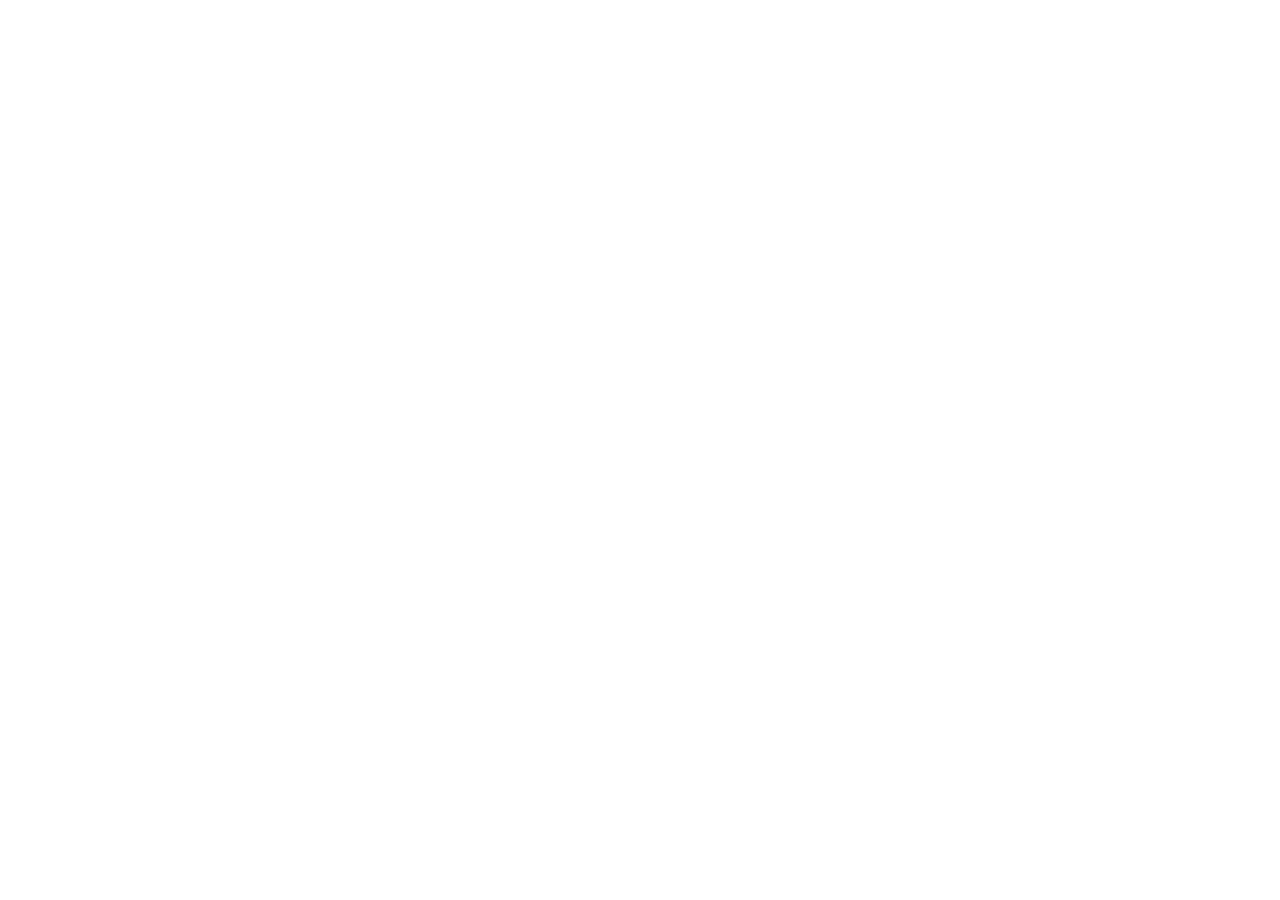
==== quiz.html @ 404c2b3a "Initial commit: RFA Skin Lab with Hydrating Toner image fix" ====
<!DOCTYPE html>
<html lang="en">
<head>
    <meta charset="UTF-8">
    <meta name="viewport" content="width=device-width, initial-scale=1.0, maximum-scale=1.0, user-scalable=no, viewport-fit=cover">
    <meta name="description" content="5-question clinical skin assessment to receive your personalized treatment protocol.">
    <meta name="theme-color" content="#F9F8F6">
    <title>Skin Quiz | RFA Skincare</title>
    
    <!-- Meta Pixel Code -->
    <script>
    !function(f,b,e,v,n,t,s)
    {if(f.fbq)return;n=f.fbq=function(){n.callMethod?
    n.callMethod.apply(n,arguments):n.queue.push(arguments)};
    if(!f._fbq)f._fbq=n;n.push=n;n.loaded=!0;n.version='2.0';
    n.queue=[];t=b.createElement(e);t.async=!0;
    t.src=v;s=b.getElementsByTagName(e)[0];
    s.parentNode.insertBefore(t,s)}(window, document,'script',
    'https://connect.facebook.net/en_US/fbevents.js');
    fbq('init', '297559342429509');
    fbq('track', 'PageView');
    </script>
    
    <!-- Google Analytics 4 -->
    <script async src="https://www.googletagmanager.com/gtag/js?id=G-4B69QWXC26"></script>
    <script>
      window.dataLayer = window.dataLayer || [];
      function gtag(){dataLayer.push(arguments);}
      gtag('js', new Date());
      gtag('config', 'G-4B69QWXC26');
    </script>
    
    <link rel="stylesheet" href="https://rfaskinlab.com/css/quiz-mobile.css">
    <link rel="preconnect" href="https://fonts.googleapis.com">
    <link rel="preconnect" href="https://fonts.gstatic.com" crossorigin>
    <link href="https://fonts.googleapis.com/css2?family=Cormorant:wght@400;500;600&family=Inter:wght@400;500;600&display=swap" rel="stylesheet">
</head>
<body>
    <div id="quizApp">
        <div class="quiz-progress">
            <div class="quiz-progress-bar" id="progressBar"></div>
        </div>
        <div class="quiz-container" id="quizContainer"></div>
    </div>

    <script src="https://rfaskinlab.com/js/rfa-bundles.js"></script>
    <script src="https://rfaskinlab.com/js/optimized-quiz-data.js"></script>
    <script src="https://rfaskinlab.com/js/smart-result-engine.js"></script>
    <script>
    // OPTIMIZED QUIZ ENGINE - 5 questions, fast, mobile-first
    // Phase 2: Early email capture + comprehensive tracking
    class OptimizedQuiz {
        constructor() {
            this.currentQuestionIndex = 0;
            this.answers = {};
            this.totalQuestions = optimizedQuizData.questions.length;
            this.init();
        }

        init() {
            // Preserve concern from URL
            const urlParams = new URLSearchParams(window.location.search);
            this.initialConcern = urlParams.get('concern');
            
            // Track quiz started
            this.trackQuizStarted();
            
            this.renderQuestion();
            this.updateProgress();
        }
        
        trackQuizStarted() {
            if (typeof fbq === 'function') {
                fbq('track', 'Lead', { content_name: 'Quiz Started' });
            }
            
            if (typeof gtag === 'function') {
                gtag('event', 'quiz_started', {
                    concern: this.initialConcern || 'default',
                    total_questions: this.totalQuestions
                });
            }
            
            console.log('✅ Quiz started tracking fired');
        }

        renderQuestion() {
            const container = document.getElementById('quizContainer');
            const questionData = optimizedQuizData.questions[this.currentQuestionIndex];

            if (!questionData) {
                this.completeQuiz();
                return;
            }

            const html = `
                <div class="fade-in">
                    <div class="question-number">${questionData.number}</div>
                    <div class="question-text">${questionData.text}</div>
                    
                    <div class="quiz-options">
                        ${questionData.options.map(option => `
                            <div class="quiz-option" data-value="${option.value}">
                                ${option.icon ? `<div class="option-icon">${option.icon}</div>` : ''}
                                <div class="option-text">${option.text}</div>
                                ${option.subtext ? `<div class="option-subtext">${option.subtext}</div>` : ''}
                            </div>
                        `).join('')}
                    </div>

                    ${this.currentQuestionIndex > 0 ? `
                        <button class="quiz-back" onclick="optimizedQuiz.goBack()">← Back</button>
                    ` : ''}
                </div>
            `;

            container.innerHTML = html;
            this.attachOptionListeners();

            if (this.answers[questionData.id]) {
                const selected = container.querySelector(`[data-value="${this.answers[questionData.id]}"]`);
                if (selected) selected.classList.add('selected');
            }
        }

        attachOptionListeners() {
            document.querySelectorAll('.quiz-option').forEach(option => {
                option.addEventListener('click', (e) => {
                    const value = e.currentTarget.dataset.value;
                    this.selectAnswer(value);
                });
            });
        }

        selectAnswer(value) {
            const questionData = optimizedQuizData.questions[this.currentQuestionIndex];
            this.answers[questionData.id] = value;

            document.querySelectorAll('.quiz-option').forEach(opt => opt.classList.remove('selected'));
            document.querySelector(`[data-value="${value}"]`).classList.add('selected');

            // Track question answered
            this.trackQuestionAnswered(questionData.id, value, questionData.number);

            setTimeout(() => this.nextQuestion(), 150);
        }
        
        trackQuestionAnswered(questionId, answer, questionNumber) {
            if (typeof fbq === 'function') {
                fbq('trackCustom', 'QuizProgress', { 
                    question_id: questionId,
                    question_number: questionNumber,
                    answer: answer
                });
            }
            
            if (typeof gtag === 'function') {
                gtag('event', 'quiz_question_answered', {
                    question_id: questionId,
                    question_number: questionNumber,
                    answer: answer,
                    progress_percent: ((questionNumber / this.totalQuestions) * 100).toFixed(0)
                });
            }
            
            console.log(`✅ Question ${questionNumber} answered:`, answer);
        }

        nextQuestion() {
            this.currentQuestionIndex++;
            this.renderQuestion();
            this.updateProgress();
        }

        goBack() {
            if (this.currentQuestionIndex > 0) {
                this.currentQuestionIndex--;
                this.renderQuestion();
                this.updateProgress();
            }
        }

        updateProgress() {
            const totalSteps = this.totalQuestions;
            const currentStep = this.currentQuestionIndex;
            const progress = ((currentStep + 1) / (totalSteps + 1)) * 100;
            document.getElementById('progressBar').style.width = `${progress}%`;
        }
        
        completeQuiz() {
            this.buildAndRedirect();
        }
        
        buildAndRedirect() {
            this.trackQuizCompleted();
            
            const waitForBundles = (attempts = 0) => {
                if (typeof window.RFA_BUNDLES !== 'undefined') {
                    console.log('✅ RFA_BUNDLES loaded, building results...');
                    this.buildResults();
                } else if (attempts < 20) {
                    console.log('⏳ Waiting for RFA_BUNDLES... attempt', attempts + 1);
                    setTimeout(() => waitForBundles(attempts + 1), 100);
                } else {
                    console.error('❌ RFA_BUNDLES failed to load');
                    alert('Error loading product data. Please try again.');
                    window.location.reload();
                }
            };
            
            waitForBundles();
        }
        
        buildResults() {
            // Build smart results
            const resultEngine = new SmartResultEngine(this.answers);
            
            // Track quiz submission (use concern instead of routineType)
            this.trackQuizSubmission(resultEngine.concern);
            
            const quizData = {
                answers: this.answers,
                concern: resultEngine.concern, // NEW: Primary concern field
                routineType: resultEngine.routineType, // DEPRECATED: Keep for legacy support
                products: resultEngine.products,
                headline: resultEngine.getHeadline(),
                description: resultEngine.getDescription(),
                bundleDetails: resultEngine.bundle,
                bundle: resultEngine.bundle,
                initialConcern: this.initialConcern,
                timestamp: new Date().toISOString()
            };
            
            localStorage.setItem('quizData', JSON.stringify(quizData));

            const submitBtn = document.querySelector('.btn-submit');
            if (submitBtn) {
                submitBtn.textContent = 'Building Your Routine...';
                submitBtn.disabled = true;
            }

            setTimeout(() => {
                window.location.href = 'results.html';
            }, 800);
        }
        
        trackQuizCompleted() {
            if (typeof fbq === 'function') {
                fbq('track', 'CompleteRegistration', { 
                    content_name: 'Quiz Completed',
                    status: 'completed'
                });
            }
            
            if (typeof gtag === 'function') {
                gtag('event', 'quiz_completed', {
                    questions_answered: Object.keys(this.answers).length,
                    total_questions: this.totalQuestions
                });
            }
            
            console.log('✅ Quiz completed tracking fired');
        }
        
        trackQuizSubmission(concern) {
            if (typeof fbq === 'function') {
                fbq('track', 'Lead', {
                    content_name: 'Quiz Submitted',
                    concern: concern
                });
            }
            
            if (typeof gtag === 'function') {
                gtag('event', 'generate_lead', {
                    method: 'quiz',
                    concern: concern
                });
            }
            
            console.log('✅ Quiz submitted tracking fired');
        }
    }

    let optimizedQuiz;
    document.addEventListener('DOMContentLoaded', () => {
        optimizedQuiz = new OptimizedQuiz();
    });
    </script>
</body>
</html>
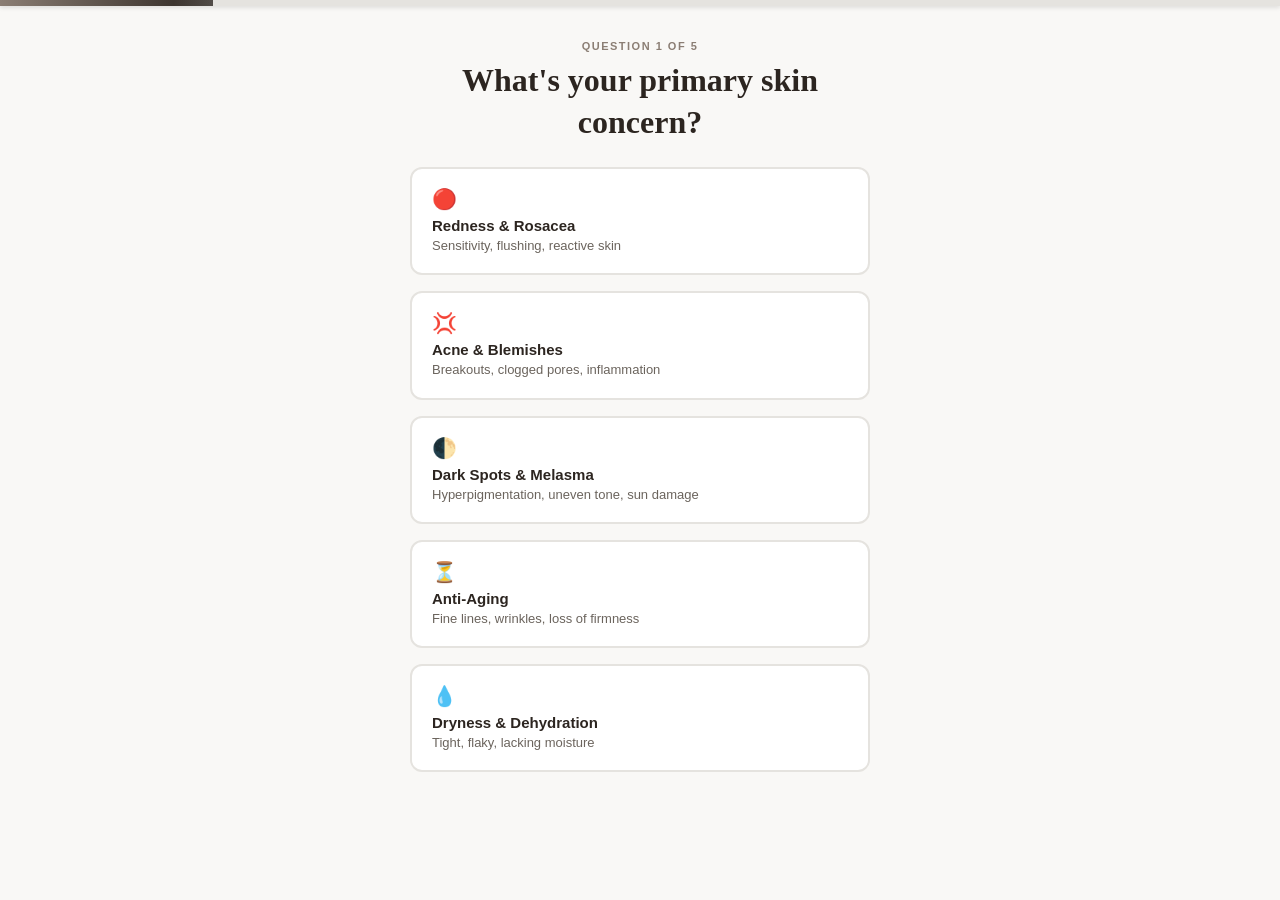
==== commit 71b54b7a: "Fix: Add missing files from production deployment - Add cart.html (cart/checkout page) - Add results" ====
--- a/quiz.html
+++ b/quiz.html
@@ -30,7 +30,7 @@
       gtag('config', 'G-4B69QWXC26');
     </script>
     
-    <link rel="stylesheet" href="https://rfaskinlab.com/css/quiz-mobile.css">
+    <link rel="stylesheet" href="css/quiz-mobile.css">
     <link rel="preconnect" href="https://fonts.googleapis.com">
     <link rel="preconnect" href="https://fonts.gstatic.com" crossorigin>
     <link href="https://fonts.googleapis.com/css2?family=Cormorant:wght@400;500;600&family=Inter:wght@400;500;600&display=swap" rel="stylesheet">
@@ -43,9 +43,9 @@
         <div class="quiz-container" id="quizContainer"></div>
     </div>
 
-    <script src="https://rfaskinlab.com/js/rfa-bundles.js"></script>
-    <script src="https://rfaskinlab.com/js/optimized-quiz-data.js"></script>
-    <script src="https://rfaskinlab.com/js/smart-result-engine.js"></script>
+    <script src="js/rfa-bundles.js"></script>
+    <script src="js/optimized-quiz-data.js"></script>
+    <script src="js/smart-result-engine.js"></script>
     <script>
     // OPTIMIZED QUIZ ENGINE - 5 questions, fast, mobile-first
     // Phase 2: Early email capture + comprehensive tracking
--- a/css/quiz-mobile.css
+++ b/css/quiz-mobile.css
@@ -0,0 +1,359 @@
+/* MOBILE-FIRST QUIZ - 100VH ENFORCEMENT */
+/* Target: iPhone 390-430px width, ZERO vertical scroll */
+
+* {
+    box-sizing: border-box;
+    -webkit-tap-highlight-color: transparent;
+}
+
+body {
+    margin: 0;
+    padding: 0;
+    font-family: 'Inter', -apple-system, BlinkMacSystemFont, 'Segoe UI', sans-serif;
+    background: #F9F8F6;
+    overflow: hidden; /* Prevent body scroll */
+    height: 100vh;
+    height: 100dvh; /* Dynamic viewport height for mobile */
+}
+
+#quizApp {
+    height: 100vh;
+    height: 100dvh;
+    display: flex;
+    flex-direction: column;
+    position: relative;
+    overflow: hidden;
+}
+
+/* PROGRESS BAR - STICKY TOP WITH SHADOW */
+.quiz-progress {
+    position: fixed;
+    top: 0;
+    left: 0;
+    right: 0;
+    height: 6px;
+    background: #E5E3DF;
+    z-index: 1000;
+    /* Safe area padding for notch */
+    padding-top: env(safe-area-inset-top);
+    box-shadow: 0 2px 4px rgba(0,0,0,0.1);
+}
+
+.quiz-progress-bar {
+    height: 100%;
+    background: linear-gradient(90deg, #8B7E74 0%, #2C2520 100%);
+    transition: width 0.4s cubic-bezier(0.4, 0, 0.2, 1);
+    width: 0%;
+    position: relative;
+}
+
+/* Progress bar glow effect */
+.quiz-progress-bar::after {
+    content: '';
+    position: absolute;
+    right: 0;
+    top: 0;
+    bottom: 0;
+    width: 40px;
+    background: linear-gradient(90deg, transparent, rgba(255,255,255,0.3));
+    opacity: 0.6;
+}
+
+/* QUIZ CONTAINER - FILLS REMAINING SPACE */
+.quiz-container {
+    flex: 1;
+    display: flex;
+    flex-direction: column;
+    padding: max(env(safe-area-inset-top), 16px) 20px max(env(safe-area-inset-bottom), 20px);
+    overflow: hidden;
+    justify-content: space-between; /* Push content to edges */
+    min-height: 0; /* Allow flexbox shrinking */
+}
+
+/* QUESTION NUMBER - COMPACT */
+.question-number {
+    font-family: 'Inter', sans-serif;
+    font-size: 11px;
+    font-weight: 600;
+    letter-spacing: 1.5px;
+    color: #8B7E74;
+    text-transform: uppercase;
+    margin-bottom: 8px;
+    text-align: center;
+}
+
+/* QUESTION TEXT - OPTIMIZED SIZE */
+.question-text {
+    font-family: 'Cormorant', serif;
+    font-size: clamp(22px, 5vw, 28px); /* Responsive but capped */
+    font-weight: 600;
+    color: #2C2520;
+    text-align: center;
+    margin-bottom: 16px;
+    line-height: 1.3;
+    padding: 0 10px;
+}
+
+/* ANSWER OPTIONS - OPTIMIZED FOR NO SCROLL */
+.quiz-options {
+    display: flex;
+    flex-direction: column;
+    gap: 12px; /* Reduced from 16px */
+    flex: 1;
+    justify-content: center;
+    overflow-y: auto; /* Fallback if absolutely needed */
+    -webkit-overflow-scrolling: touch;
+    padding: 8px 0;
+    min-height: 0; /* Allow shrinking */
+}
+
+.quiz-option {
+    background: white;
+    border: 2px solid #E5E3DF;
+    border-radius: 12px;
+    padding: 16px 20px; /* Reduced from 20px 24px */
+    cursor: pointer;
+    transition: all 0.15s ease; /* Fast transition */
+    -webkit-tap-highlight-color: rgba(139, 126, 116, 0.1);
+    /* Minimum tap target */
+    min-height: 60px;
+    display: flex;
+    flex-direction: column;
+    justify-content: center;
+}
+
+.quiz-option:active {
+    transform: scale(0.98);
+}
+
+.quiz-option.selected {
+    border-color: #8B7E74;
+    background: #FFF9F0;
+    box-shadow: 0 2px 8px rgba(139, 126, 116, 0.15);
+}
+
+.option-icon {
+    font-size: 20px; /* Reduced from 24px */
+    margin-bottom: 6px; /* Reduced from 8px */
+}
+
+.option-text {
+    font-family: 'Inter', sans-serif;
+    font-size: 15px; /* Reduced from 16px */
+    font-weight: 600;
+    color: #2C2520;
+    margin-bottom: 3px; /* Reduced from 4px */
+}
+
+.option-subtext {
+    font-family: 'Inter', sans-serif;
+    font-size: 13px; /* Reduced from 14px */
+    color: #6B645D;
+    line-height: 1.4;
+}
+
+/* BACK BUTTON - COMPACT */
+.quiz-back {
+    background: transparent;
+    border: none;
+    color: #8B7E74;
+    font-size: 14px;
+    padding: 8px 0;
+    cursor: pointer;
+    font-family: 'Inter', sans-serif;
+    font-weight: 500;
+    text-align: center;
+    margin-top: 12px;
+}
+
+/* LEAD FORM - COMPACT */
+#leadForm {
+    display: flex;
+    flex-direction: column;
+    gap: 12px; /* Reduced from 16px */
+    flex: 1;
+    justify-content: center;
+    padding: 8px 0;
+}
+
+.form-group {
+    margin: 0;
+}
+
+.form-group label {
+    display: block;
+    font-family: 'Inter', sans-serif;
+    font-size: 13px;
+    font-weight: 600;
+    color: #2C2520;
+    margin-bottom: 6px;
+}
+
+.form-group input {
+    width: 100%;
+    padding: 14px 16px; /* Reduced from 16px 18px */
+    border: 2px solid #E5E3DF;
+    border-radius: 8px;
+    font-family: 'Inter', sans-serif;
+    font-size: 15px;
+    background: white;
+    transition: border-color 0.2s;
+}
+
+.form-group input:focus {
+    outline: none;
+    border-color: #8B7E74;
+}
+
+.btn-submit {
+    width: 100%;
+    background: #2C2520;
+    color: white;
+    border: none;
+    border-radius: 8px;
+    padding: 16px;
+    font-family: 'Inter', sans-serif;
+    font-size: 15px;
+    font-weight: 600;
+    cursor: pointer;
+    transition: all 0.2s;
+    margin-top: 8px;
+}
+
+.btn-submit:active {
+    transform: scale(0.98);
+}
+
+/* RESPONSIVE - EXTRA SMALL SCREENS */
+@media (max-height: 667px) {
+    /* iPhone SE, 8, etc - AGGRESSIVE SPACE SAVING */
+    .question-text {
+        font-size: 20px;
+        margin-bottom: 12px;
+    }
+    
+    .quiz-options {
+        gap: 10px;
+    }
+    
+    .quiz-option {
+        padding: 12px 16px;
+        min-height: 54px;
+    }
+    
+    .option-icon {
+        font-size: 18px;
+        margin-bottom: 4px;
+    }
+    
+    .option-text {
+        font-size: 14px;
+        margin-bottom: 2px;
+    }
+    
+    .option-subtext {
+        font-size: 12px;
+    }
+}
+
+/* LANDSCAPE MODE - HORIZONTAL LAYOUT */
+@media (max-height: 500px) and (orientation: landscape) {
+    .quiz-container {
+        flex-direction: row;
+        gap: 20px;
+    }
+    
+    .quiz-options {
+        flex-direction: row;
+        flex-wrap: wrap;
+        gap: 8px;
+    }
+    
+    .quiz-option {
+        flex: 1 1 calc(50% - 4px);
+        min-width: 140px;
+    }
+}
+
+/* TABLET AND DESKTOP - CENTER CONTENT */
+@media (min-width: 768px) {
+    .quiz-container {
+        max-width: 500px;
+        margin: 0 auto;
+        padding: 40px 20px;
+    }
+    
+    .question-text {
+        font-size: 32px;
+    }
+    
+    .quiz-options {
+        gap: 16px;
+    }
+    
+    .quiz-option {
+        padding: 20px 24px;
+        min-height: 70px;
+    }
+}
+
+/* HIDE ELEMENTS */
+.hidden {
+    display: none !important;
+}
+
+/* FADE TRANSITIONS */
+.fade-in {
+    animation: fadeIn 0.15s ease-in;
+}
+
+@keyframes fadeIn {
+    from {
+        opacity: 0;
+        transform: translateY(8px);
+    }
+    to {
+        opacity: 1;
+        transform: translateY(0);
+    }
+}
+
+/* ENHANCED TAP TARGETS FOR iOS */
+.quiz-option {
+    min-height: 64px; /* iOS recommended minimum */
+    padding: 18px 20px;
+    cursor: pointer;
+    -webkit-tap-highlight-color: rgba(139, 126, 116, 0.1);
+}
+
+.quiz-option:active {
+    transform: scale(0.98);
+    transition: transform 0.1s ease;
+}
+
+.btn-submit,
+.quiz-back {
+    min-height: 60px;
+    touch-action: manipulation;
+}
+
+/* Ensure form inputs are tappable */
+input[type="email"] {
+    min-height: 56px;
+    padding: 16px;
+    font-size: 16px; /* Prevents iOS zoom */
+}
+
+/* Increase button padding on mobile */
+@media (max-width: 768px) {
+    .quiz-option {
+        min-height: 68px;
+        padding: 20px;
+    }
+    
+    .btn-submit {
+        min-height: 64px;
+        padding: 20px 32px;
+        font-size: 16px;
+    }
+}
